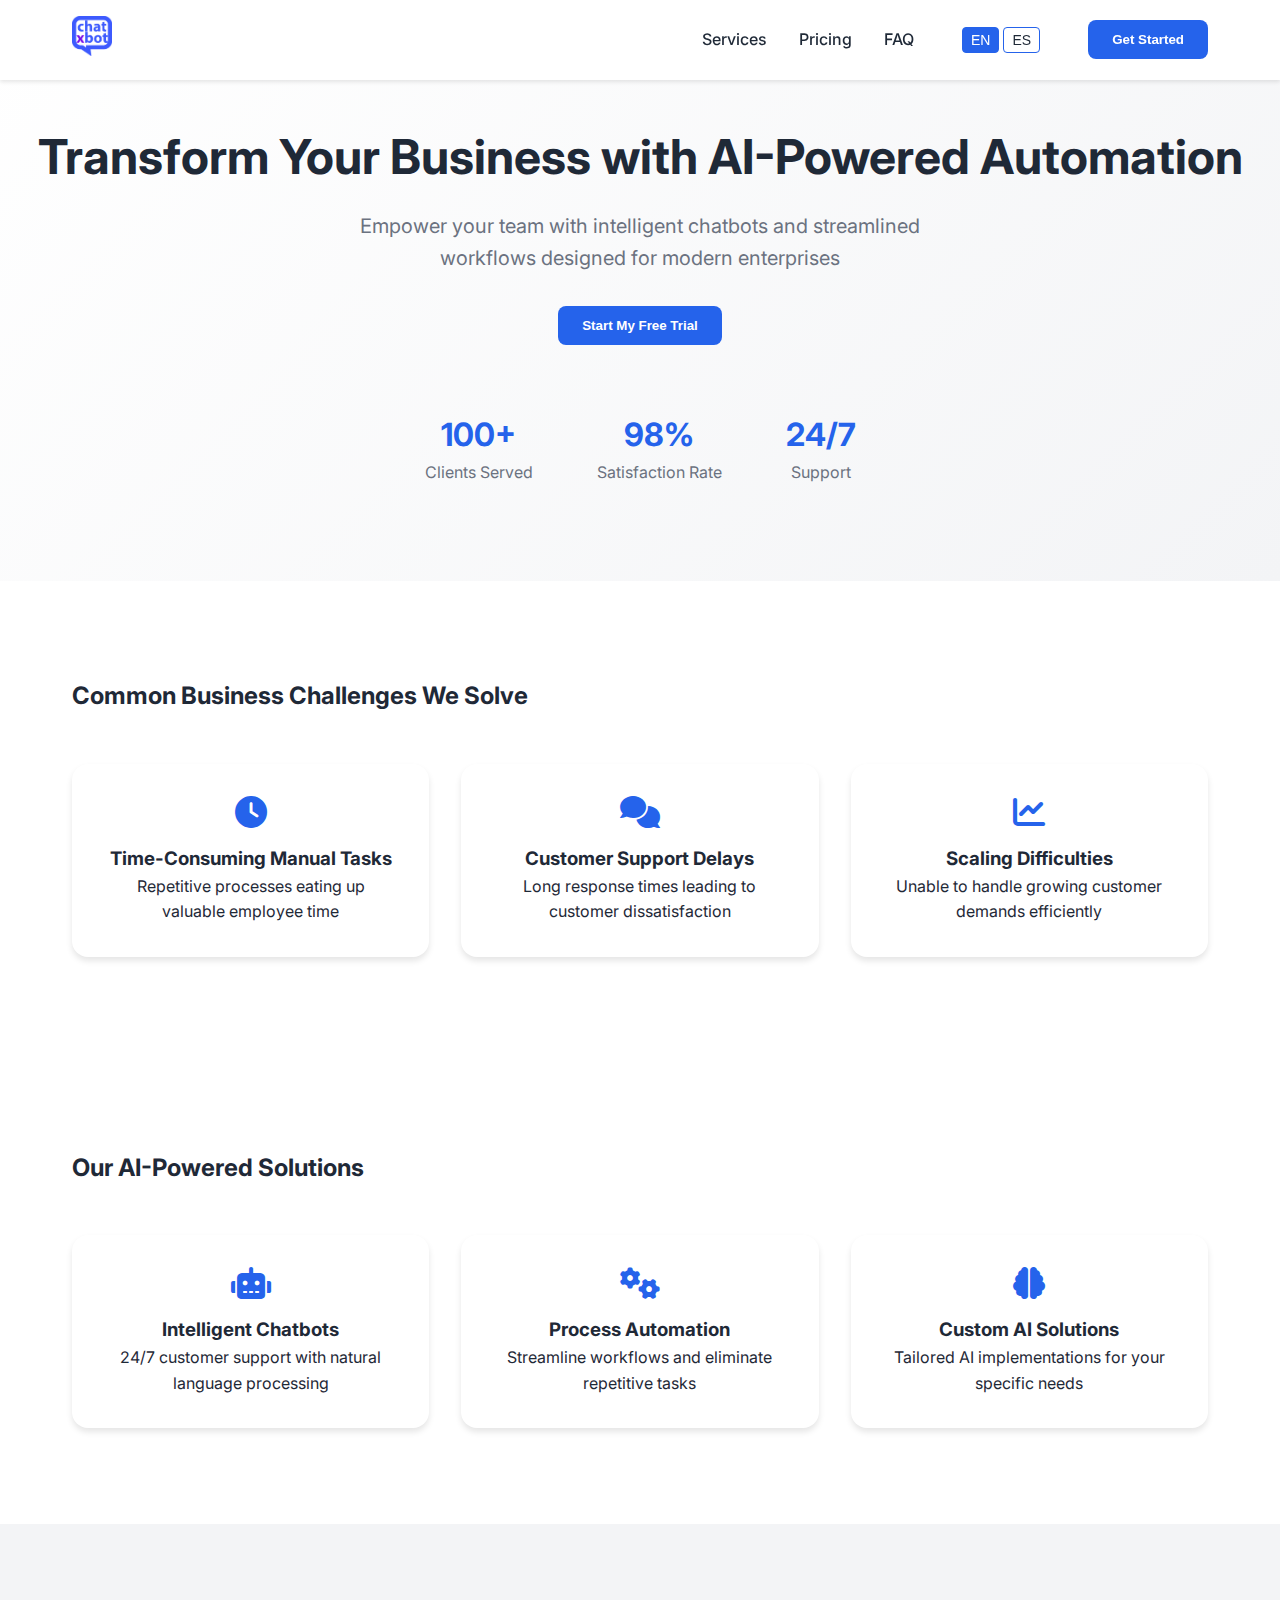
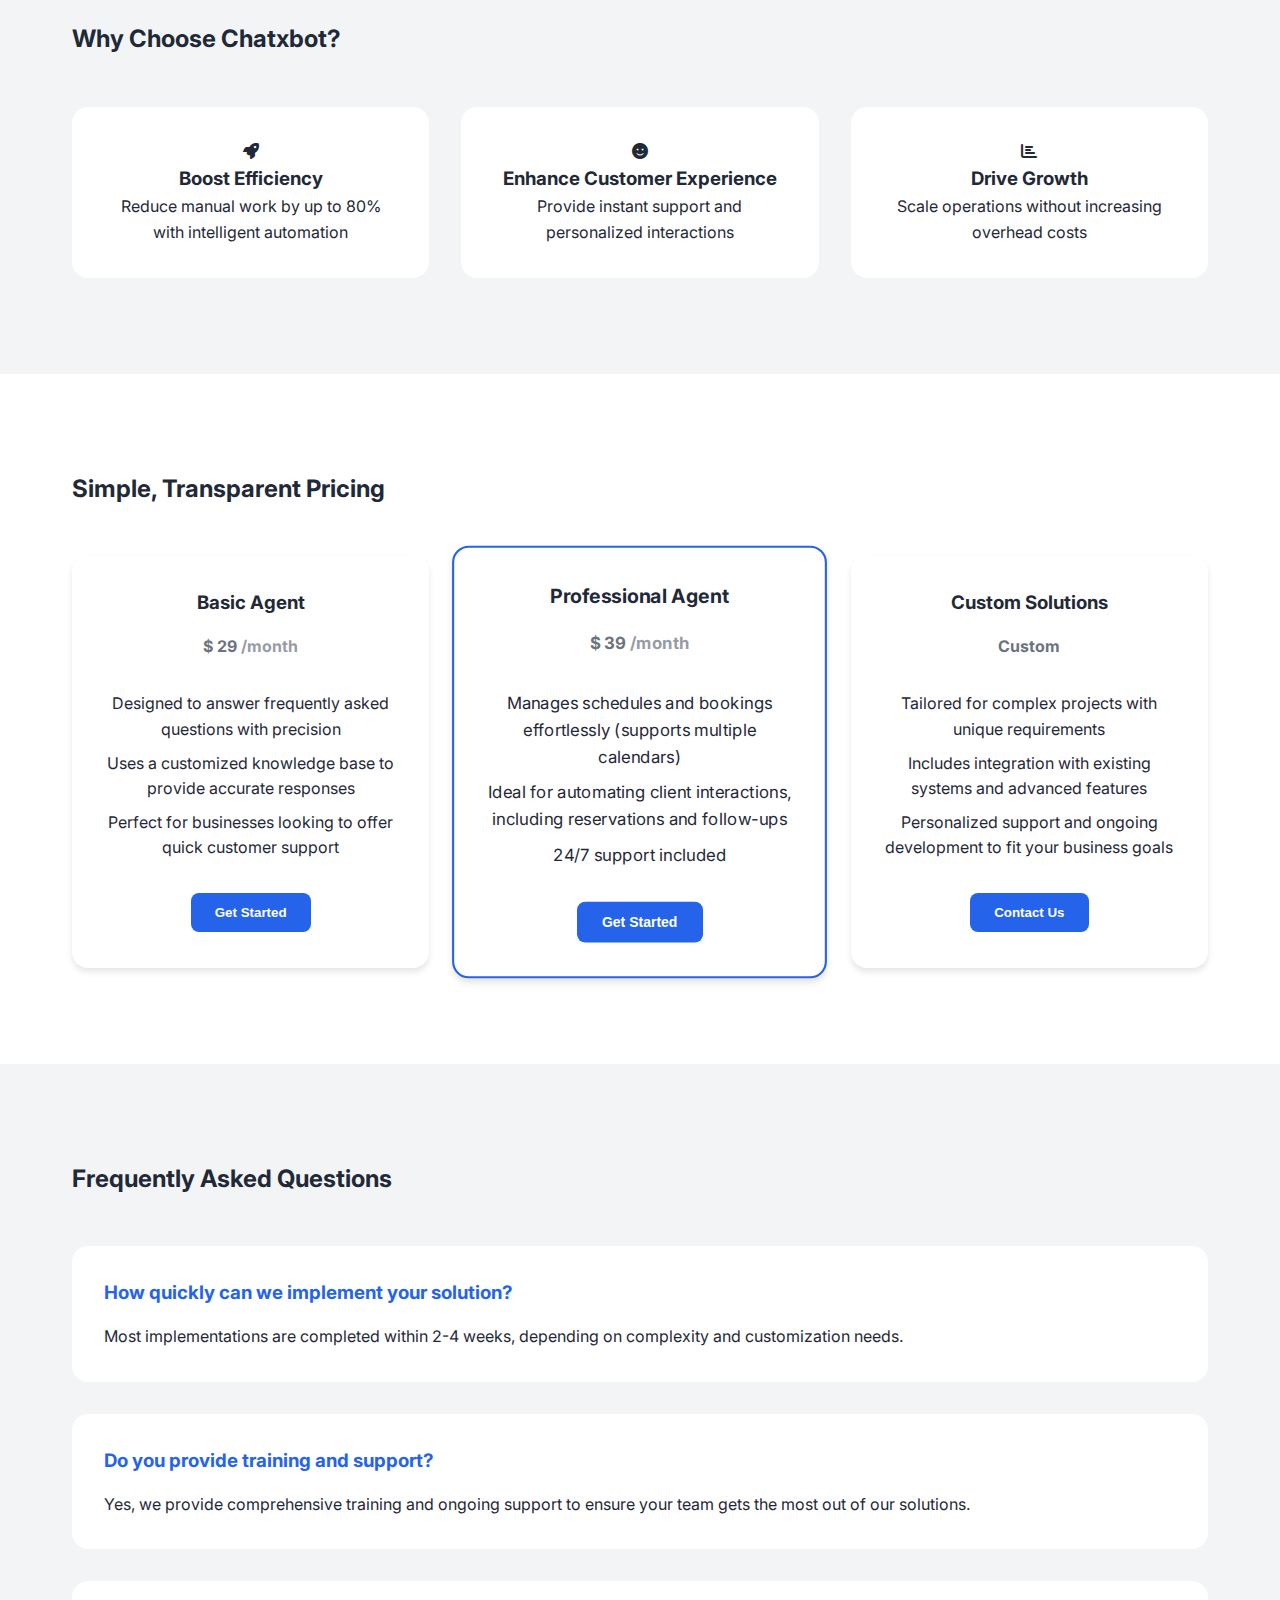
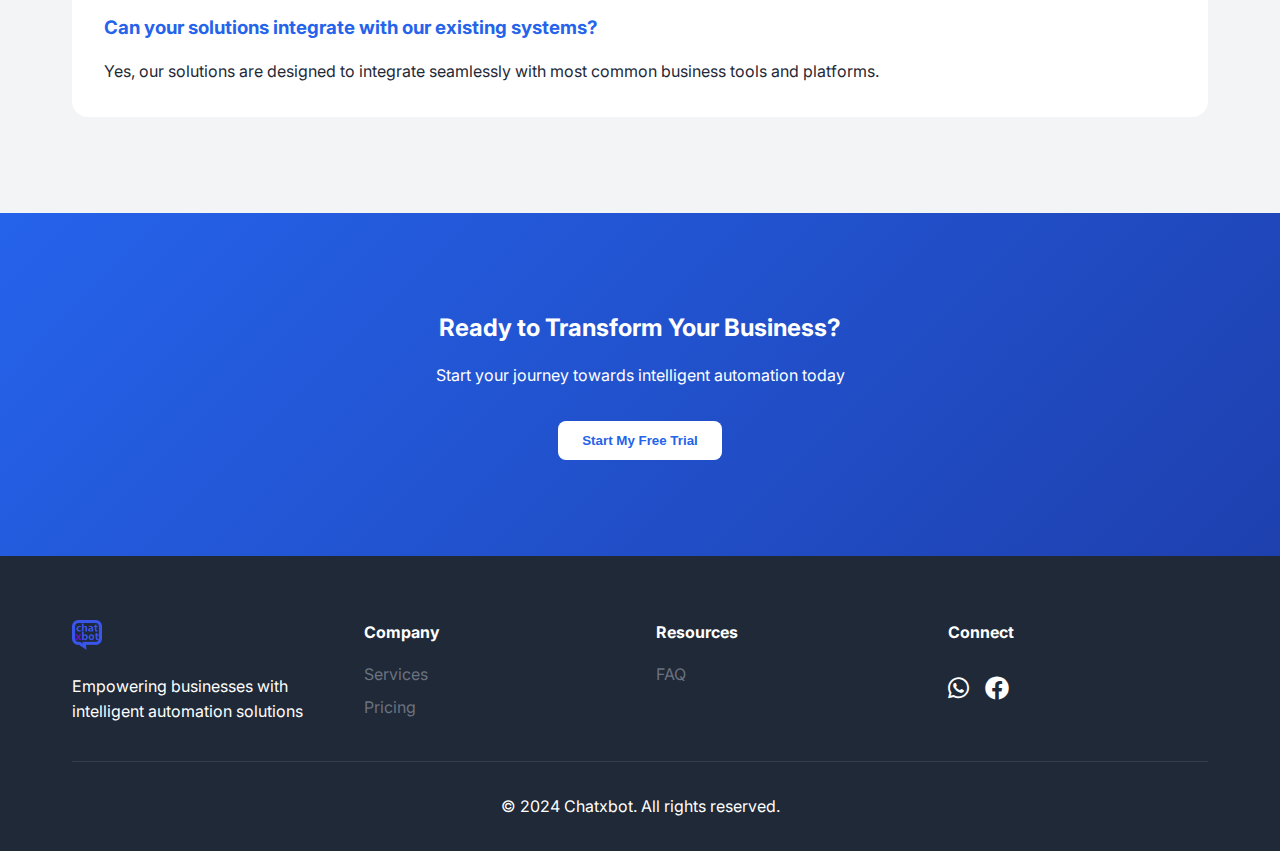
==== index.html @ 5b2bc3f8 "clean" ====
<!DOCTYPE html>
<html lang="en">
<head>
    <meta charset="UTF-8">
    <meta name="viewport" content="width=device-width, initial-scale=1.0">
    <title>Chatxbot - AI Assistants & Process Automation</title>
    <link rel="stylesheet" href="styles.css">
    <link rel="stylesheet" href="https://cdnjs.cloudflare.com/ajax/libs/font-awesome/6.0.0/css/all.min.css">
    <link href="https://fonts.googleapis.com/css2?family=Inter:wght@400;500;600;700&display=swap" rel="stylesheet">
    <link rel="icon" type="image/png" href="images/favicon.png">
</head>
<body>
    <!-- Navigation -->
    <nav class="navbar">
        <div class="nav-container">
            <div class="logo">
                <img src="images/logo.png" alt="Chatxbot Logo">
            </div>
            <div class="nav-links">
                <a href="#services" data-en="Services" data-es="Servicios">Services</a>
                <a href="#pricing" data-en="Pricing" data-es="Precios">Pricing</a>
                <a href="#faq" data-en="FAQ" data-es="Preguntas Frecuentes">FAQ</a>
                <div class="language-switch">
                    <button onclick="changeLanguage('en')" class="lang-btn" data-lang="en">EN</button>
                    <button onclick="changeLanguage('es')" class="lang-btn" data-lang="es">ES</button>
                </div>
                <button class="cta-button" data-en="Get Started" data-es="Comenzar">Get Started</button>
            </div>
        </div>
    </nav>

    <!-- Hero Section -->
    <section class="hero">
        <div class="hero-container">
            <h1 data-en="Transform Your Business with AI-Powered Automation" 
                data-es="Transforma tu Negocio con Automatización Inteligente">
                Transform Your Business with AI-Powered Automation
            </h1>
            <p class="subheadline" 
               data-en="Empower your team with intelligent chatbots and streamlined workflows designed for modern enterprises" 
               data-es="Potencia tu equipo con chatbots inteligentes y flujos de trabajo optimizados">
                Empower your team with intelligent chatbots and streamlined workflows designed for modern enterprises
            </p>
            <button class="cta-button" data-en="Start My Free Trial" data-es="Comienza tu Prueba Gratuita">
                Start My Free Trial
            </button>
            <div class="social-proof">
                <div class="metrics">
                    <div class="metric">
                        <span class="number">100+</span>
                        <span class="label" data-en="Clients Served" data-es="Clientes Atendidos">Clients Served</span>
                    </div>
                    <div class="metric">
                        <span class="number">98%</span>
                        <span class="label" data-en="Satisfaction Rate" data-es="Satisfacción">Satisfaction Rate</span>
                    </div>
                    <div class="metric">
                        <span class="number">24/7</span>
                        <span class="label" data-en="Support" data-es="Soporte">Support</span>
                    </div>
                </div>
                <div class="client-logos">
                    <!-- Add client logos here -->
                </div>
            </div>
        </div>
    </section>

    <!-- Problem Section -->
    <section class="problem" id="problem">
        <div class="container">
            <h2 data-en="Common Business Challenges We Solve" 
                data-es="Desafíos Empresariales que Resolvemos">Common Business Challenges We Solve</h2>
            <div class="problems-grid">
                <div class="problem-card">
                    <i class="fas fa-clock"></i>
                    <h3 data-en="Time-Consuming Manual Tasks" 
                        data-es="Tareas Manuales que Consumen Tiempo">Time-Consuming Manual Tasks</h3>
                    <p data-en="Repetitive processes eating up valuable employee time" 
                       data-es="Procesos repetitivos que consumen el valioso tiempo de los empleados">Repetitive processes eating up valuable employee time</p>
                </div>
                <div class="problem-card">
                    <i class="fas fa-comments"></i>
                    <h3 data-en="Customer Support Delays" 
                        data-es="Retrasos en Atención al Cliente">Customer Support Delays</h3>
                    <p data-en="Long response times leading to customer dissatisfaction" 
                       data-es="Largos tiempos de respuesta que generan insatisfacción">Long response times leading to customer dissatisfaction</p>
                </div>
                <div class="problem-card">
                    <i class="fas fa-chart-line"></i>
                    <h3 data-en="Scaling Difficulties" 
                        data-es="Dificultades de Escalamiento">Scaling Difficulties</h3>
                    <p data-en="Unable to handle growing customer demands efficiently" 
                       data-es="Dificultad para manejar la creciente demanda de clientes">Unable to handle growing customer demands efficiently</p>
                </div>
            </div>
        </div>
    </section>

    <!-- Solution Section -->
    <section class="solution" id="services">
        <div class="container">
            <h2 data-en="Our AI-Powered Solutions" 
                data-es="Nuestras Soluciones con IA">Our AI-Powered Solutions</h2>
            <div class="solutions-grid">
                <div class="solution-card">
                    <i class="fas fa-robot"></i>
                    <h3 data-en="Intelligent Chatbots" 
                        data-es="Chatbots Inteligentes">Intelligent Chatbots</h3>
                    <p data-en="24/7 customer support with natural language processing" 
                       data-es="Soporte al cliente 24/7 con procesamiento de lenguaje natural">24/7 customer support with natural language processing</p>
                </div>
                <div class="solution-card">
                    <i class="fas fa-cogs"></i>
                    <h3 data-en="Process Automation" 
                        data-es="Automatización de Procesos">Process Automation</h3>
                    <p data-en="Streamline workflows and eliminate repetitive tasks" 
                       data-es="Optimiza flujos de trabajo y elimina tareas repetitivas">Streamline workflows and eliminate repetitive tasks</p>
                </div>
                <div class="solution-card">
                    <i class="fas fa-brain"></i>
                    <h3 data-en="Custom AI Solutions" 
                        data-es="Soluciones de IA Personalizadas">Custom AI Solutions</h3>
                    <p data-en="Tailored AI implementations for your specific needs" 
                       data-es="Implementaciones de IA adaptadas a tus necesidades específicas">Tailored AI implementations for your specific needs</p>
                </div>
            </div>
        </div>
    </section>

    <!-- Benefits Section -->
    <section class="benefits">
        <div class="container">
            <h2 data-en="Why Choose Chatxbot?" 
                data-es="¿Por qué elegir Chatxbot?">Why Choose Chatxbot?</h2>
            <div class="benefits-grid">
                <div class="benefit-card">
                    <i class="fas fa-rocket"></i>
                    <h3 data-en="Boost Efficiency" 
                        data-es="Aumenta la Eficiencia">Boost Efficiency</h3>
                    <p data-en="Reduce manual work by up to 80% with intelligent automation" 
                       data-es="Reduce el trabajo manual hasta un 80% con automatización inteligente">Reduce manual work by up to 80% with intelligent automation</p>
                </div>
                <div class="benefit-card">
                    <i class="fas fa-smile"></i>
                    <h3 data-en="Enhance Customer Experience" 
                        data-es="Mejora la Experiencia del Cliente">Enhance Customer Experience</h3>
                    <p data-en="Provide instant support and personalized interactions" 
                       data-es="Brinda soporte instantáneo e interacciones personalizadas">Provide instant support and personalized interactions</p>
                </div>
                <div class="benefit-card">
                    <i class="fas fa-chart-bar"></i>
                    <h3 data-en="Drive Growth" 
                        data-es="Impulsa el Crecimiento">Drive Growth</h3>
                    <p data-en="Scale operations without increasing overhead costs" 
                       data-es="Escala operaciones sin aumentar costos operativos">Scale operations without increasing overhead costs</p>
                </div>
            </div>
        </div>
    </section>

    <!-- Pricing Section -->
    <section class="pricing" id="pricing">
        <div class="container">
            <h2 data-en="Simple, Transparent Pricing" data-es="Precios Simples y Transparentes">
                Simple, Transparent Pricing
            </h2>
            <div class="pricing-grid">
                <div class="pricing-card">
                    <h3 data-en="Basic Agent" data-es="Agente Básico">Basic Agent</h3>
                    <div class="price" data-usd="29" data-clp="29.000">
                        <span class="currency">$</span>
                        <span class="amount">29</span>
                        <span class="period" data-en="/month" data-es="/mes">/month</span>
                    </div>
                    <ul>
                        <li data-en="Designed to answer frequently asked questions with precision" 
                            data-es="Diseñado para responder preguntas frecuentes con precisión">
                            Designed to answer frequently asked questions with precision
                        </li>
                        <li data-en="Uses a customized knowledge base to provide accurate responses" 
                            data-es="Utiliza una base de conocimientos personalizada">
                            Uses a customized knowledge base to provide accurate responses
                        </li>
                        <li data-en="Perfect for businesses looking to offer quick customer support" 
                            data-es="Perfecto para empresas que buscan ofrecer soporte rápido">
                            Perfect for businesses looking to offer quick customer support
                        </li>
                    </ul>
                    <button class="cta-button payment-btn" 
                            data-url-es="https://app.payku.cl/botonpago/index?idboton=28687&verif=f053867a"
                            data-url-en="https://buymeacoffee.com/chatxbot/membership"
                            data-en="Get Started" 
                            data-es="Comenzar">Get Started</button>
                </div>
                <div class="pricing-card featured">
                    <h3 data-en="Professional Agent" data-es="Agente Profesional">Professional Agent</h3>
                    <div class="price" data-usd="39" data-clp="39.000">
                        <span class="currency">$</span>
                        <span class="amount">39</span>
                        <span class="period" data-en="/month" data-es="/mes">/month</span>
                    </div>
                    <ul>
                        <li data-en="Manages schedules and bookings effortlessly (supports multiple calendars)" 
                            data-es="Gestiona agendas y reservas sin esfuerzo (múltiples calendarios)">
                            Manages schedules and bookings effortlessly (supports multiple calendars)
                        </li>
                        <li data-en="Ideal for automating client interactions, including reservations and follow-ups" 
                            data-es="Ideal para automatizar interacciones con clientes">
                            Ideal for automating client interactions, including reservations and follow-ups
                        </li>
                        <li data-en="24/7 support included" 
                            data-es="Soporte 24/7 incluido">
                            24/7 support included
                        </li>
                    </ul>
                    <button class="cta-button payment-btn"
                            data-url-es="https://app.payku.cl/botonpago/index?idboton=28686&verif=89e72c34"
                            data-url-en="https://buymeacoffee.com/chatxbot/membership"
                            data-en="Get Started" 
                            data-es="Comenzar">Get Started</button>
                </div>
                <div class="pricing-card">
                    <h3 data-en="Custom Solutions" data-es="Soluciones Personalizadas">Custom Solutions</h3>
                    <div class="price">
                        <span data-en="Custom" data-es="Personalizado">Custom</span>
                    </div>
                    <ul>
                        <li data-en="Tailored for complex projects with unique requirements" 
                            data-es="Adaptado para proyectos complejos con requisitos únicos">
                            Tailored for complex projects with unique requirements
                        </li>
                        <li data-en="Includes integration with existing systems and advanced features" 
                            data-es="Incluye integración con sistemas existentes">
                            Includes integration with existing systems and advanced features
                        </li>
                        <li data-en="Personalized support and ongoing development to fit your business goals" 
                            data-es="Soporte personalizado y desarrollo continuo">
                            Personalized support and ongoing development to fit your business goals
                        </li>
                    </ul>
                    <button class="cta-button" data-en="Contact Us" data-es="Contáctanos">Contact Us</button>
                </div>
            </div>
        </div>
    </section>

    <!-- FAQ Section -->
    <section class="faq" id="faq">
        <div class="container">
            <h2 data-en="Frequently Asked Questions" 
                data-es="Preguntas Frecuentes">Frequently Asked Questions</h2>
            <div class="faq-grid">
                <div class="faq-item">
                    <h3 data-en="How quickly can we implement your solution?" 
                        data-es="¿Qué tan rápido podemos implementar su solución?">How quickly can we implement your solution?</h3>
                    <p data-en="Most implementations are completed within 2-4 weeks, depending on complexity and customization needs." 
                       data-es="La mayoría de las implementaciones se completan en 2-4 semanas, dependiendo de la complejidad y necesidades de personalización.">Most implementations are completed within 2-4 weeks, depending on complexity and customization needs.</p>
                </div>
                <div class="faq-item">
                    <h3 data-en="Do you provide training and support?" 
                        data-es="¿Proporcionan capacitación y soporte?">Do you provide training and support?</h3>
                    <p data-en="Yes, we provide comprehensive training and ongoing support to ensure your team gets the most out of our solutions." 
                       data-es="Sí, proporcionamos capacitación completa y soporte continuo para asegurar que su equipo aproveche al máximo nuestras soluciones.">Yes, we provide comprehensive training and ongoing support to ensure your team gets the most out of our solutions.</p>
                </div>
                <div class="faq-item">
                    <h3 data-en="Can your solutions integrate with our existing systems?" 
                        data-es="¿Sus soluciones pueden integrarse con nuestros sistemas existentes?">Can your solutions integrate with our existing systems?</h3>
                    <p data-en="Yes, our solutions are designed to integrate seamlessly with most common business tools and platforms." 
                       data-es="Sí, nuestras soluciones están diseñadas para integrarse perfectamente con la mayoría de las herramientas y plataformas empresariales comunes.">Yes, our solutions are designed to integrate seamlessly with most common business tools and platforms.</p>
                </div>
            </div>
        </div>
    </section>

    <!-- Call to Action Section -->
    <section class="cta">
        <div class="container">
            <h2 data-en="Ready to Transform Your Business?" 
                data-es="¿Listo para Transformar tu Negocio?">Ready to Transform Your Business?</h2>
            <p data-en="Start your journey towards intelligent automation today" 
               data-es="Comienza tu viaje hacia la automatización inteligente hoy">Start your journey towards intelligent automation today</p>
            <button class="cta-button" data-en="Start My Free Trial" data-es="Comienza tu Prueba Gratuita">Start My Free Trial</button>
        </div>
    </section>

    <!-- Footer -->
    <footer>
        <div class="container">
            <div class="footer-grid">
                <div class="footer-col">
                    <img src="images/logo_footer.png" alt="Chatxbot Logo">
                    <p data-en="Empowering businesses with intelligent automation solutions" 
                       data-es="Potenciando empresas con soluciones de automatización inteligente">Empowering businesses with intelligent automation solutions</p>
                </div>
                <div class="footer-col">
                    <h4 data-en="Company" data-es="Empresa">Company</h4>
                    <a href="#services" data-en="Services" data-es="Servicios">Services</a>
                    <a href="#pricing" data-en="Pricing" data-es="Precios">Pricing</a>
                </div>
                <div class="footer-col">
                    <h4 data-en="Resources" data-es="Recursos">Resources</h4>
                    <a href="#faq" data-en="FAQ" data-es="Preguntas Frecuentes">FAQ</a>
                </div>
                <div class="footer-col">
                    <h4 data-en="Connect" data-es="Conecta">Connect</h4>
                    <div class="social-links">
                        <a href="https://wa.me/56929571878" target="_blank"><i class="fab fa-whatsapp"></i></a>
                        <a href="https://www.facebook.com/Chatxbot" target="_blank"><i class="fab fa-facebook"></i></a>
                    </div>
                </div>
            </div>
            <div class="footer-bottom">
                <p data-en="&copy; 2024 Chatxbot. All rights reserved." 
                   data-es="&copy; 2024 Chatxbot. Todos los derechos reservados.">&copy; 2024 Chatxbot. All rights reserved.</p>
            </div>
        </div>
    </footer>

    <script src="script.js"></script>
</body>
</html>
---- styles.css ----
:root {
    --primary-color: #2563eb;
    --secondary-color: #1e40af;
    --accent-color: #3b82f6;
    --text-color: #1f2937;
    --light-text: #6b7280;
    --background: #ffffff;
    --light-background: #f3f4f6;
    --border-color: #e5e7eb;
}

* {
    margin: 0;
    padding: 0;
    box-sizing: border-box;
}

body {
    font-family: 'Inter', sans-serif;
    line-height: 1.6;
    color: var(--text-color);
}

.container {
    max-width: 1200px;
    margin: 0 auto;
    padding: 0 2rem;
}

/* Navigation */
.navbar {
    position: fixed;
    top: 0;
    width: 100%;
    background: var(--background);
    box-shadow: 0 2px 4px rgba(0,0,0,0.1);
    z-index: 1000;
}

.nav-container {
    display: flex;
    justify-content: space-between;
    align-items: center;
    padding: 1rem 2rem;
    max-width: 1200px;
    margin: 0 auto;
}

.logo img {
    height: 40px;
}

.nav-links {
    display: flex;
    align-items: center;
    gap: 2rem;
}

.nav-links a {
    text-decoration: none;
    color: var(--text-color);
    font-weight: 500;
    transition: color 0.3s ease;
}

.nav-links a:hover {
    color: var(--primary-color);
}

/* Buttons */
.cta-button {
    background: var(--primary-color);
    color: white;
    padding: 0.75rem 1.5rem;
    border: none;
    border-radius: 0.5rem;
    font-weight: 600;
    cursor: pointer;
    transition: background-color 0.3s ease;
}

.cta-button:hover {
    background: var(--secondary-color);
}

/* Hero Section */
.hero {
    padding: 8rem 2rem 4rem;
    background: linear-gradient(135deg, var(--background), var(--light-background));
    text-align: center;
}

.hero h1 {
    font-size: 3rem;
    font-weight: 700;
    margin-bottom: 1.5rem;
    line-height: 1.2;
}

.hero .subheadline {
    font-size: 1.25rem;
    color: var(--light-text);
    margin-bottom: 2rem;
    max-width: 600px;
    margin-left: auto;
    margin-right: auto;
}

.social-proof {
    margin-top: 4rem;
}

.metrics {
    display: flex;
    justify-content: center;
    gap: 4rem;
    margin-bottom: 2rem;
}

.metric {
    display: flex;
    flex-direction: column;
    align-items: center;
}

.metric .number {
    font-size: 2rem;
    font-weight: 700;
    color: var(--primary-color);
}

.metric .label {
    color: var(--light-text);
}

/* Problem and Solution Sections */
.problem, .solution {
    padding: 6rem 0;
}

.problems-grid, .solutions-grid {
    display: grid;
    grid-template-columns: repeat(auto-fit, minmax(250px, 1fr));
    gap: 2rem;
    margin-top: 3rem;
}

.problem-card, .solution-card {
    padding: 2rem;
    background: var(--background);
    border-radius: 1rem;
    box-shadow: 0 4px 6px rgba(0,0,0,0.1);
    text-align: center;
}

.problem-card i, .solution-card i {
    font-size: 2rem;
    color: var(--primary-color);
    margin-bottom: 1rem;
}

/* Benefits Section */
.benefits {
    padding: 6rem 0;
    background: var(--light-background);
}

.benefits-grid {
    display: grid;
    grid-template-columns: repeat(auto-fit, minmax(250px, 1fr));
    gap: 2rem;
    margin-top: 3rem;
}

.benefit-card {
    padding: 2rem;
    background: var(--background);
    border-radius: 1rem;
    text-align: center;
}

/* Pricing Section */
.pricing {
    padding: 6rem 0;
}

.pricing-grid {
    display: grid;
    grid-template-columns: repeat(auto-fit, minmax(280px, 1fr));
    gap: 2rem;
    margin-top: 3rem;
}

.pricing-card {
    padding: 2rem;
    background: var(--background);
    border-radius: 1rem;
    box-shadow: 0 4px 6px rgba(0,0,0,0.1);
    text-align: center;
}

.pricing-card.featured {
    transform: scale(1.05);
    border: 2px solid var(--primary-color);
}

.pricing-card .price {
    font-size: 2.5rem;
    font-weight: 700;
    color: var(--primary-color);
    margin: 1rem 0;
}

.pricing-card .price span {
    font-size: 1rem;
    color: var(--light-text);
}

.pricing-card ul {
    list-style: none;
    margin: 2rem 0;
}

.pricing-card ul li {
    margin: 0.5rem 0;
}

/* Price formatting */
.price {
    font-size: 2.5rem;
    font-weight: 700;
    color: var(--primary-color);
    margin: 1.5rem 0;
    display: flex;
    align-items: baseline;
    justify-content: center;
    gap: 0.25rem;
}

.price .currency {
    font-size: 1.5rem;
    vertical-align: super;
}

.price .amount {
    font-size: 2.5rem;
}

.price .period {
    font-size: 1rem;
    color: var(--text-color);
    opacity: 0.7;
}

/* Language-specific adjustments */
[lang="es"] .price {
    font-size: 2.25rem; /* Slightly smaller for longer numbers */
}

[lang="es"] .nav-links {
    gap: 2rem; /* More space for Spanish text which tends to be longer */
}

/* FAQ Section */
.faq {
    padding: 6rem 0;
    background: var(--light-background);
}

.faq-grid {
    display: grid;
    gap: 2rem;
    margin-top: 3rem;
}

.faq-item {
    background: var(--background);
    padding: 2rem;
    border-radius: 1rem;
}

.faq-item h3 {
    margin-bottom: 1rem;
    color: var(--primary-color);
}

/* CTA Section */
.cta {
    padding: 6rem 0;
    text-align: center;
    background: linear-gradient(135deg, var(--primary-color), var(--secondary-color));
    color: white;
}

.cta h2 {
    margin-bottom: 1rem;
}

.cta .cta-button {
    background: white;
    color: var(--primary-color);
    margin-top: 2rem;
}

.cta .cta-button:hover {
    background: var(--light-background);
}

/* Footer */
footer {
    background: var(--text-color);
    color: white;
    padding: 4rem 0 2rem;
}

.footer-grid {
    display: grid;
    grid-template-columns: repeat(auto-fit, minmax(200px, 1fr));
    gap: 2rem;
    margin-bottom: 2rem;
}

.footer-col h4 {
    margin-bottom: 1rem;
}

.footer-col a {
    display: block;
    color: var(--light-text);
    text-decoration: none;
    margin: 0.5rem 0;
    transition: color 0.3s ease;
}

.footer-col a:hover {
    color: white;
}

.footer-col img {
    height: 30px;
    width: auto;
    margin-bottom: 1rem;
    opacity: 0.9;
}

.social-links {
    display: flex;
    gap: 1rem;
}

.social-links a {
    color: white;
    font-size: 1.5rem;
}

.footer-bottom {
    text-align: center;
    padding-top: 2rem;
    border-top: 1px solid rgba(255,255,255,0.1);
}

/* Language selector styles */
.language-selector {
    display: flex;
    align-items: center;
    gap: 0.5rem;
    margin-left: 1rem;
}

.language-selector a {
    text-decoration: none;
    color: var(--text-color);
    font-weight: 500;
    opacity: 0.7;
    transition: opacity 0.3s ease;
}

.language-selector a.active {
    opacity: 1;
    color: var(--primary-color);
}

.language-selector a:hover {
    opacity: 1;
}

/* Language prompt styles */
.language-prompt {
    background: var(--light-background);
    padding: 0.5rem;
    text-align: center;
    border-bottom: 1px solid var(--border-color);
}

.language-prompt a {
    color: var(--primary-color);
    text-decoration: none;
    font-weight: 500;
}

.language-prompt a:hover {
    text-decoration: underline;
}

/* Language Switch */
.language-switch {
    display: flex;
    gap: 0.25rem;
    align-items: center;
    margin: 0 1rem;
}

.lang-btn {
    background: none;
    border: 1px solid var(--primary-color);
    color: var(--text-color);
    padding: 0.25rem 0.5rem;
    border-radius: 4px;
    cursor: pointer;
    font-size: 0.875rem;
    transition: all 0.3s ease;
}

.lang-btn:hover {
    background: var(--primary-color);
    color: white;
}

.lang-btn.active {
    background: var(--primary-color);
    color: white;
}

/* Responsive adjustments for language switch */
@media (max-width: 768px) {
    .language-switch {
        margin: 1rem 0;
    }
}

/* Responsive Design */
@media (max-width: 768px) {
    .nav-links {
        display: none;
    }
    
    .hero h1 {
        font-size: 2rem;
    }
    
    .metrics {
        flex-direction: column;
        gap: 2rem;
    }
    
    .pricing-card.featured {
        transform: none;
    }
}
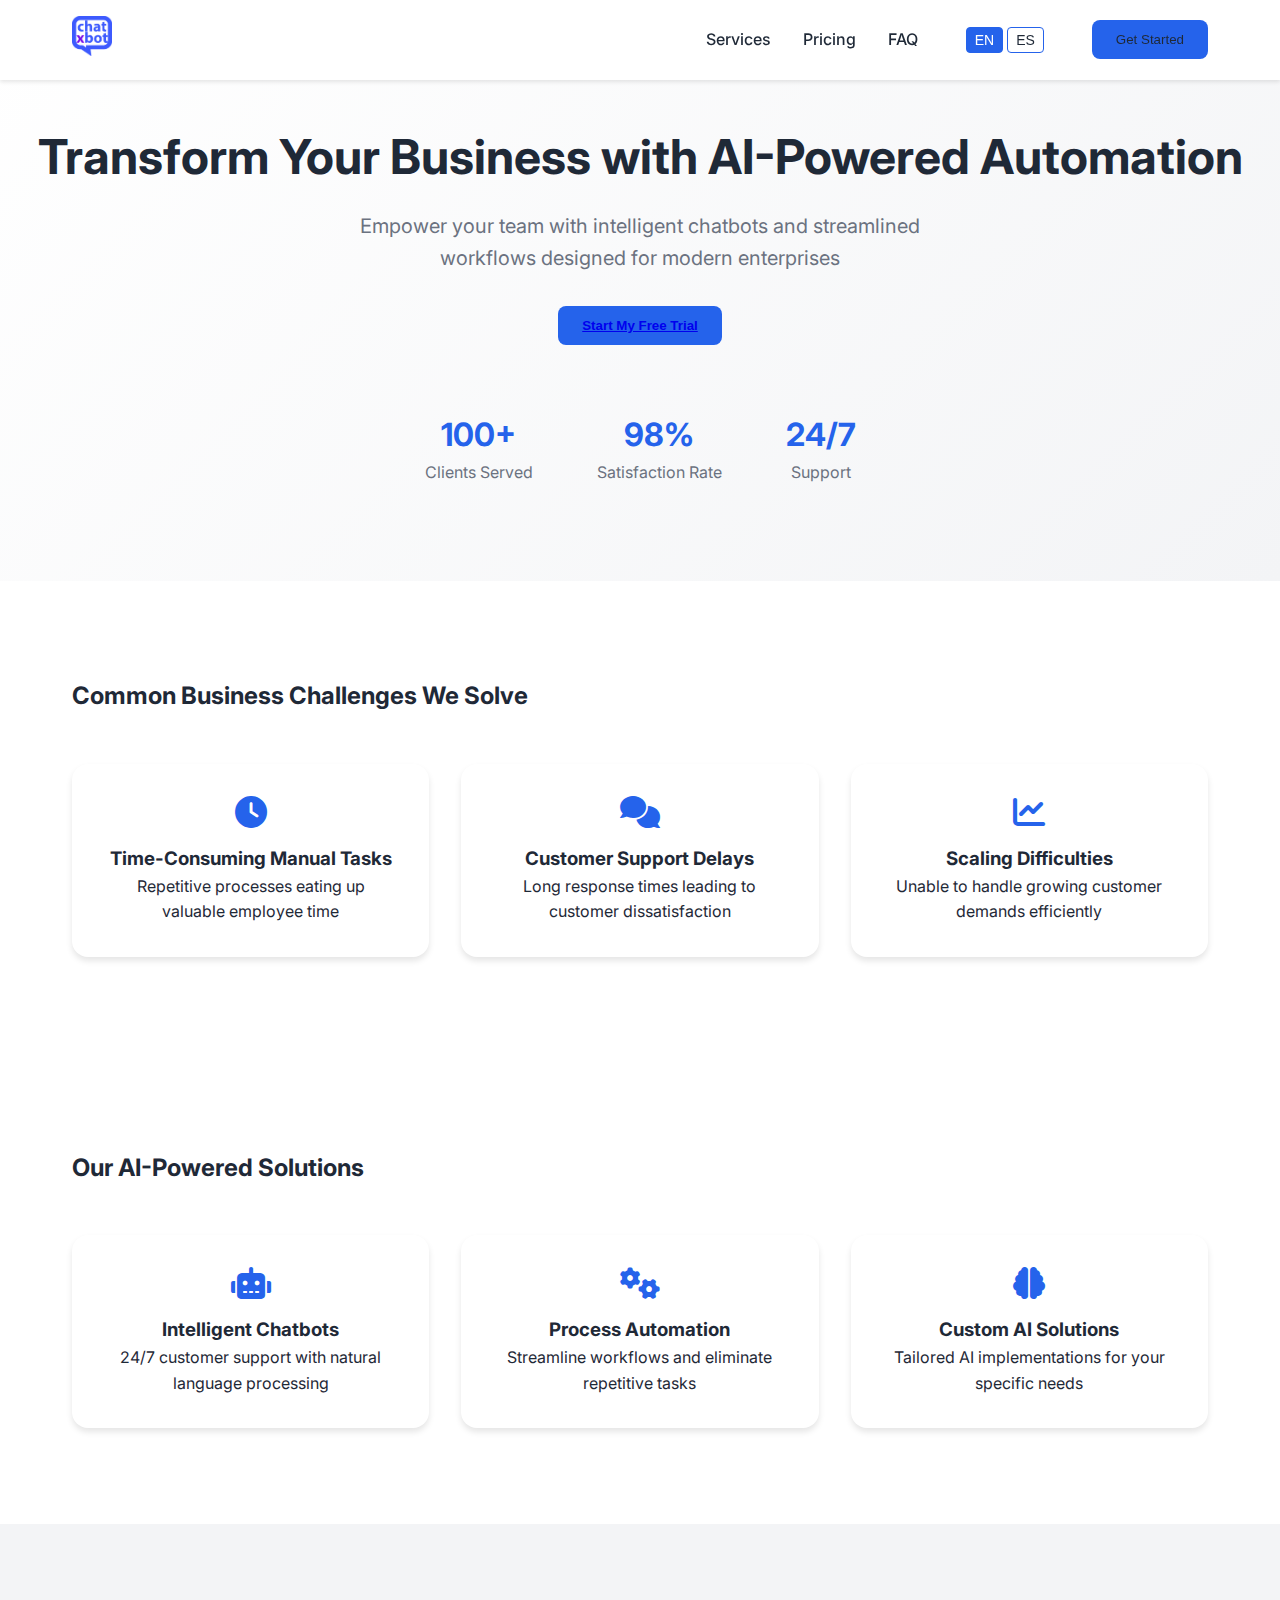
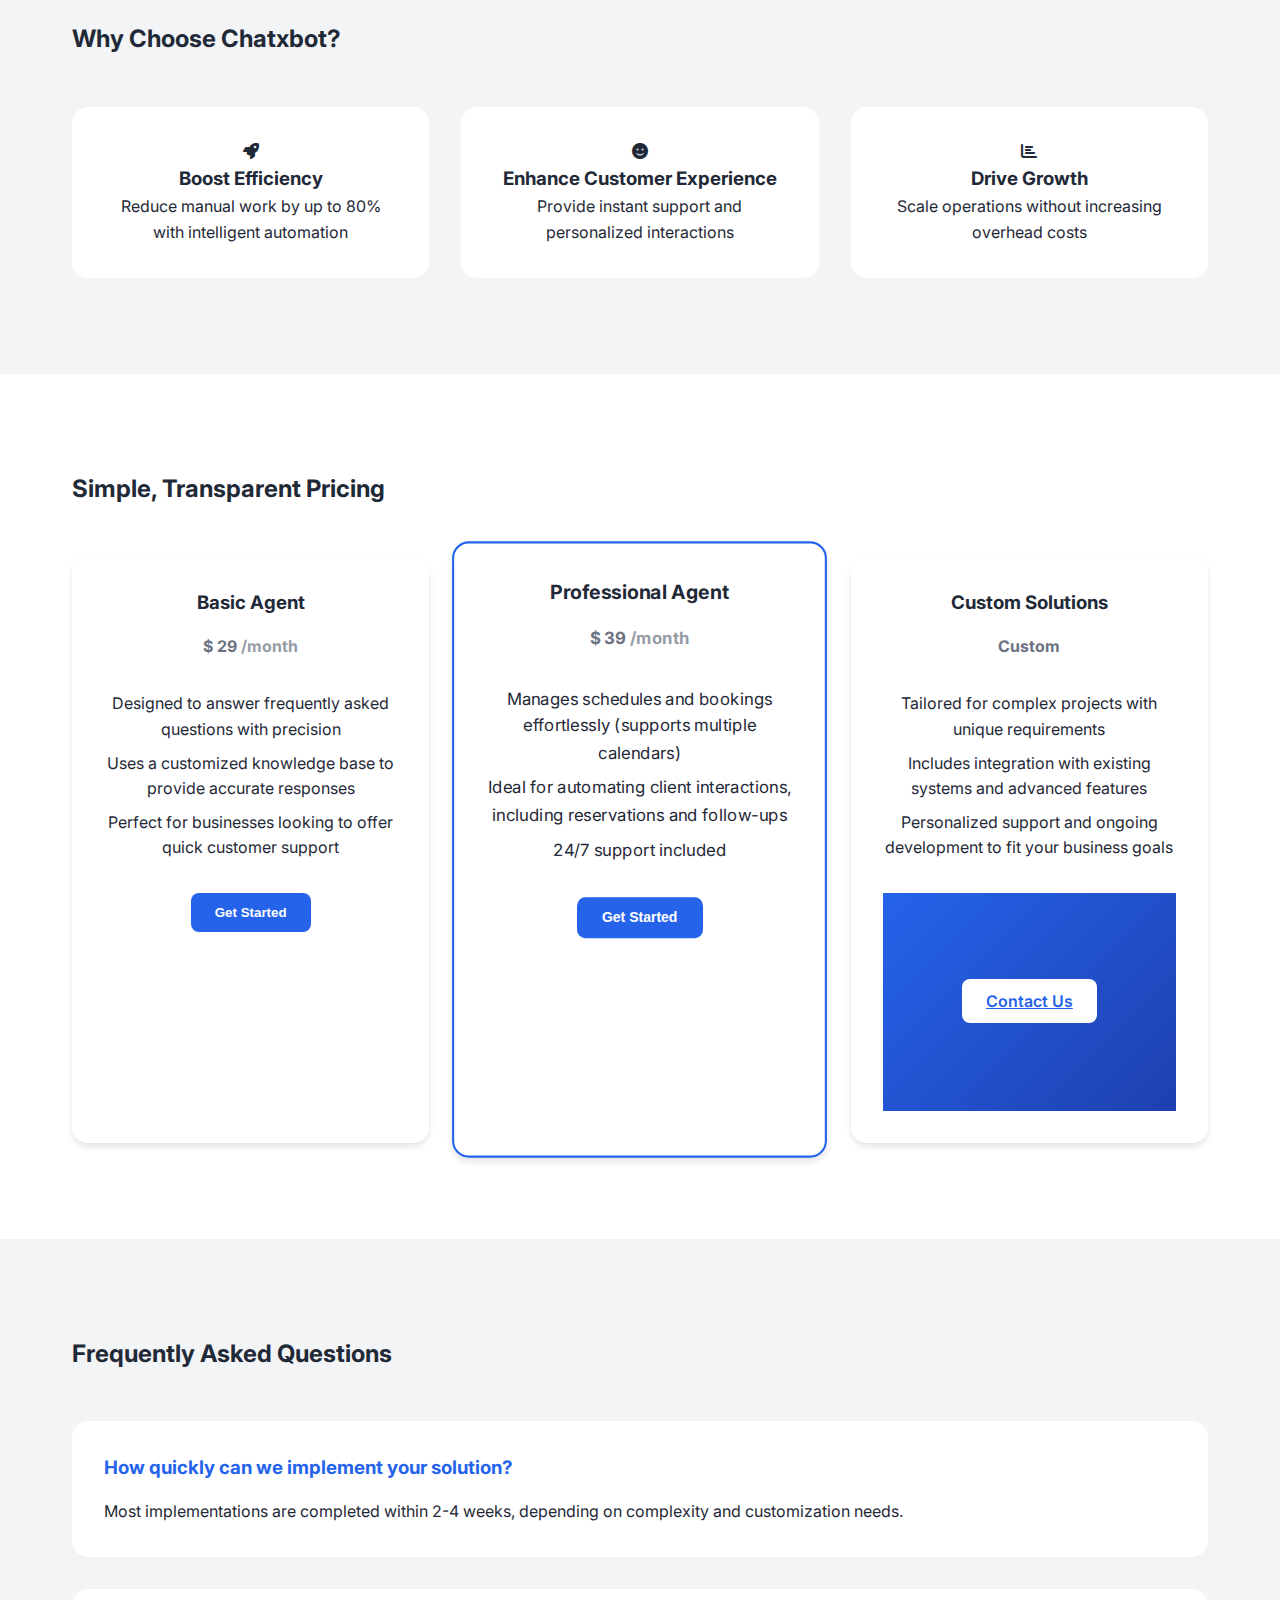
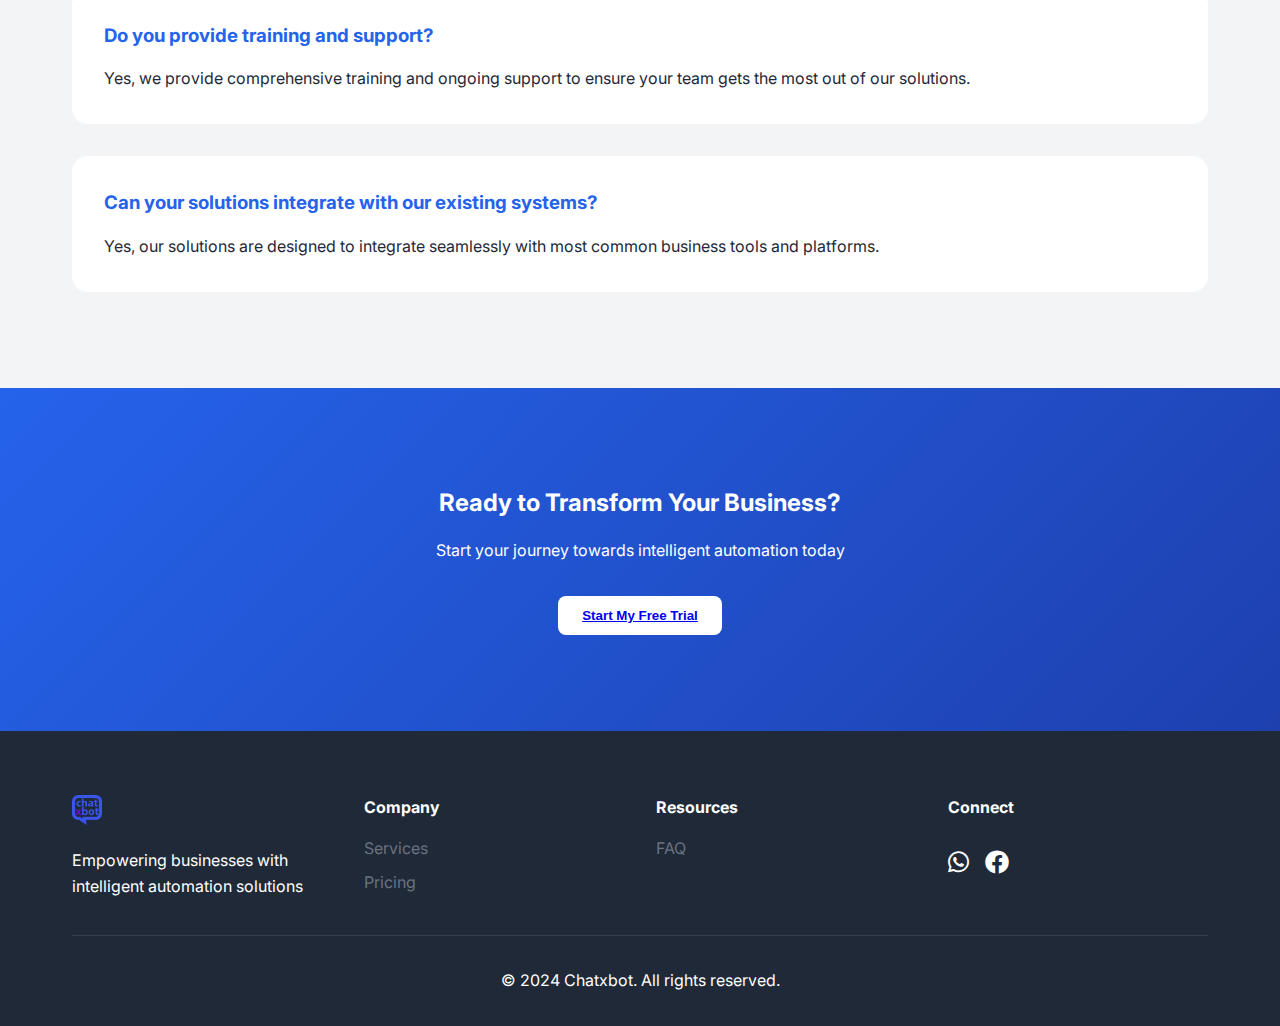
==== commit eb1e2b62: "cta" ====
--- a/index.html
+++ b/index.html
@@ -24,7 +24,7 @@
                     <button onclick="changeLanguage('en')" class="lang-btn" data-lang="en">EN</button>
                     <button onclick="changeLanguage('es')" class="lang-btn" data-lang="es">ES</button>
                 </div>
-                <button class="cta-button" data-en="Get Started" data-es="Comenzar">Get Started</button>
+                <button class="cta-button"><a href="https://wa.me/56929571878" target="_blank" data-en="Get Started" data-es="Comenzar">Get Started</a></button>
             </div>
         </div>
     </nav>
@@ -41,9 +41,7 @@
                data-es="Potencia tu equipo con chatbots inteligentes y flujos de trabajo optimizados">
                 Empower your team with intelligent chatbots and streamlined workflows designed for modern enterprises
             </p>
-            <button class="cta-button" data-en="Start My Free Trial" data-es="Comienza tu Prueba Gratuita">
-                Start My Free Trial
-            </button>
+            <button class="cta-button"><a href="https://wa.me/56929571878" target="_blank" data-en="Start My Free Trial" data-es="Comienza tu Prueba Gratuita">Start My Free Trial</a></button>
             <div class="social-proof">
                 <div class="metrics">
                     <div class="metric">
@@ -191,7 +189,7 @@
                             data-url-es="https://app.payku.cl/botonpago/index?idboton=28687&verif=f053867a"
                             data-url-en="https://buymeacoffee.com/chatxbot/membership"
                             data-en="Get Started" 
-                            data-es="Comenzar">Get Started</button>
+                            data-es="Comenzar"><a href="https://wa.me/56929571878" target="_blank" data-en="Get Started" data-es="Comenzar">Get Started</a></button>
                 </div>
                 <div class="pricing-card featured">
                     <h3 data-en="Professional Agent" data-es="Agente Profesional">Professional Agent</h3>
@@ -218,7 +216,7 @@
                             data-url-es="https://app.payku.cl/botonpago/index?idboton=28686&verif=89e72c34"
                             data-url-en="https://buymeacoffee.com/chatxbot/membership"
                             data-en="Get Started" 
-                            data-es="Comenzar">Get Started</button>
+                            data-es="Comenzar"><a href="https://wa.me/56929571878" target="_blank" data-en="Get Started" data-es="Comenzar">Get Started</a></button>
                 </div>
                 <div class="pricing-card">
                     <h3 data-en="Custom Solutions" data-es="Soluciones Personalizadas">Custom Solutions</h3>
@@ -239,7 +237,7 @@
                             Personalized support and ongoing development to fit your business goals
                         </li>
                     </ul>
-                    <button class="cta-button" data-en="Contact Us" data-es="Contáctanos">Contact Us</button>
+                    <div class="cta"><a href="https://wa.me/56929571878" target="_blank" class="cta-button" data-en="Contact Us" data-es="Contáctanos">Contact Us</a></div>
                 </div>
             </div>
         </div>
@@ -280,7 +278,7 @@
                 data-es="¿Listo para Transformar tu Negocio?">Ready to Transform Your Business?</h2>
             <p data-en="Start your journey towards intelligent automation today" 
                data-es="Comienza tu viaje hacia la automatización inteligente hoy">Start your journey towards intelligent automation today</p>
-            <button class="cta-button" data-en="Start My Free Trial" data-es="Comienza tu Prueba Gratuita">Start My Free Trial</button>
+            <button class="cta-button"><a href="https://wa.me/56929571878" target="_blank" data-en="Start My Free Trial" data-es="Comienza tu Prueba Gratuita">Start My Free Trial</a></button>
         </div>
     </section>
 
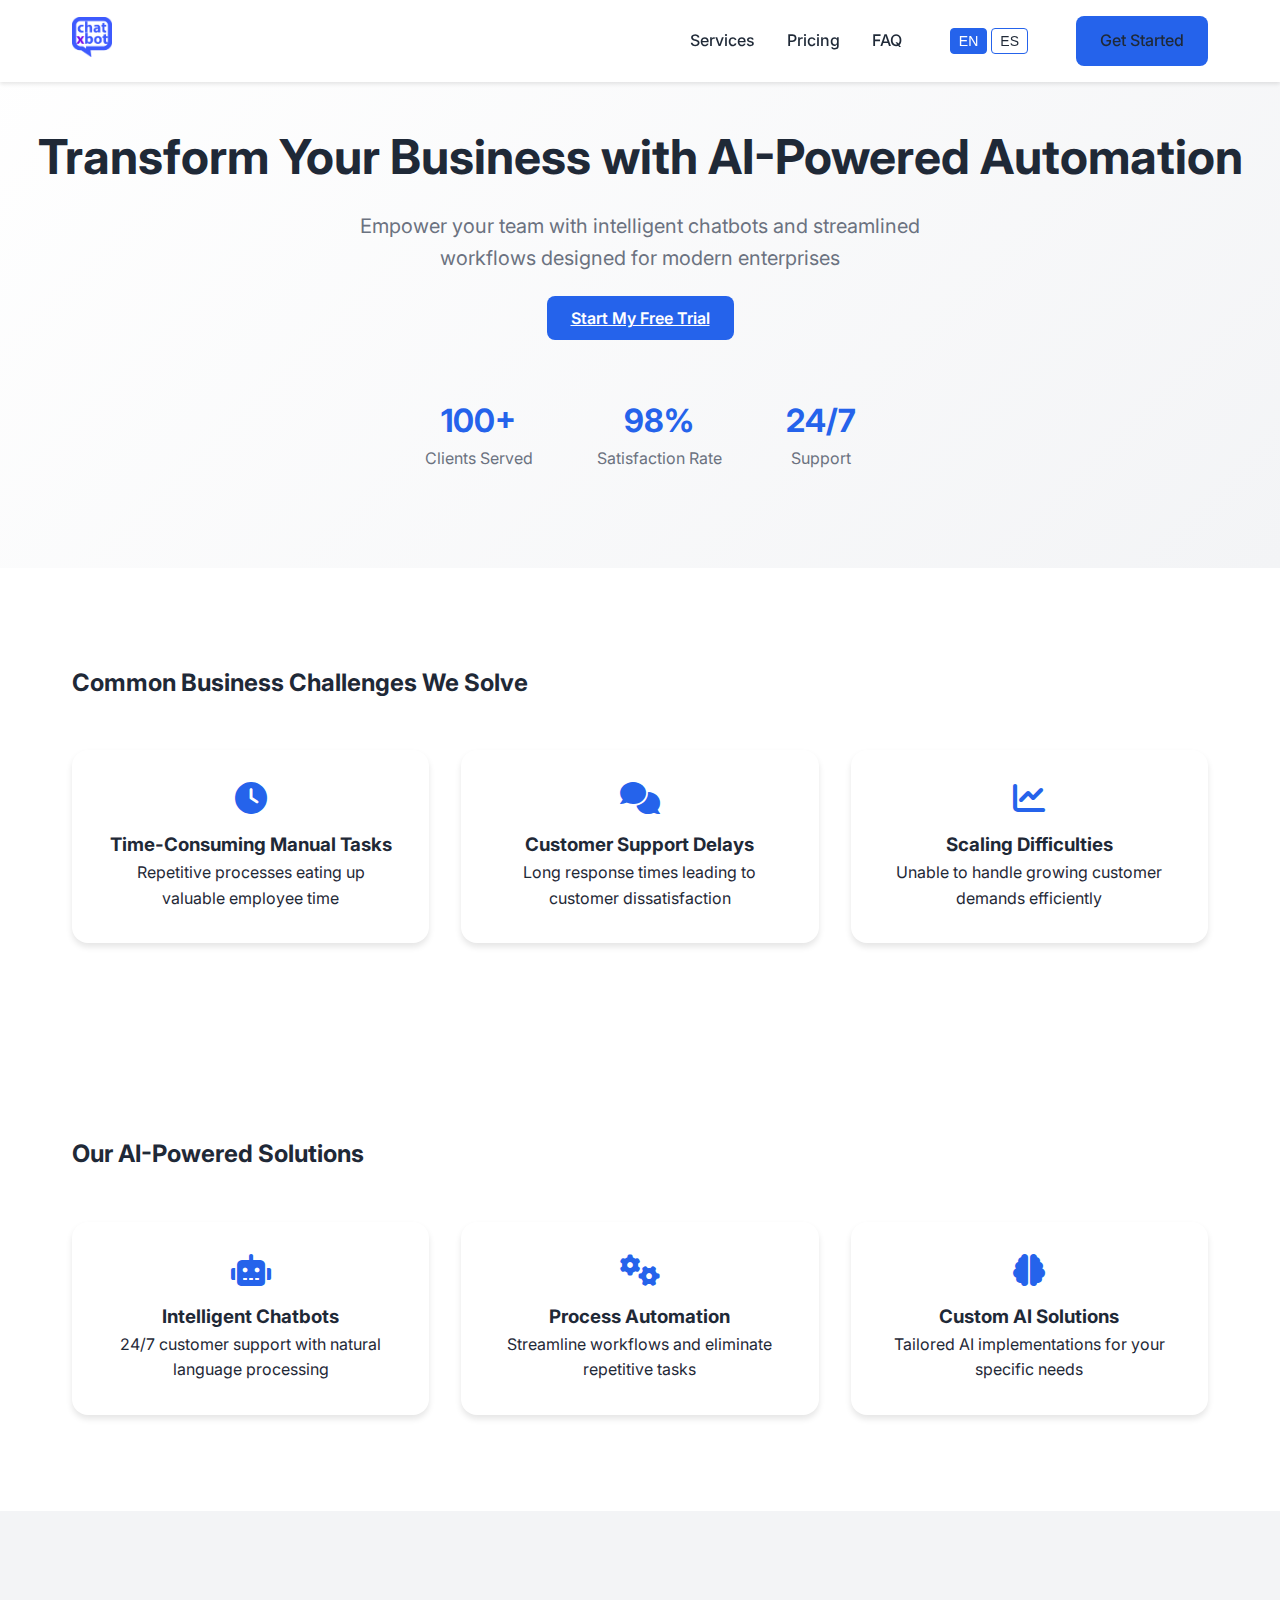
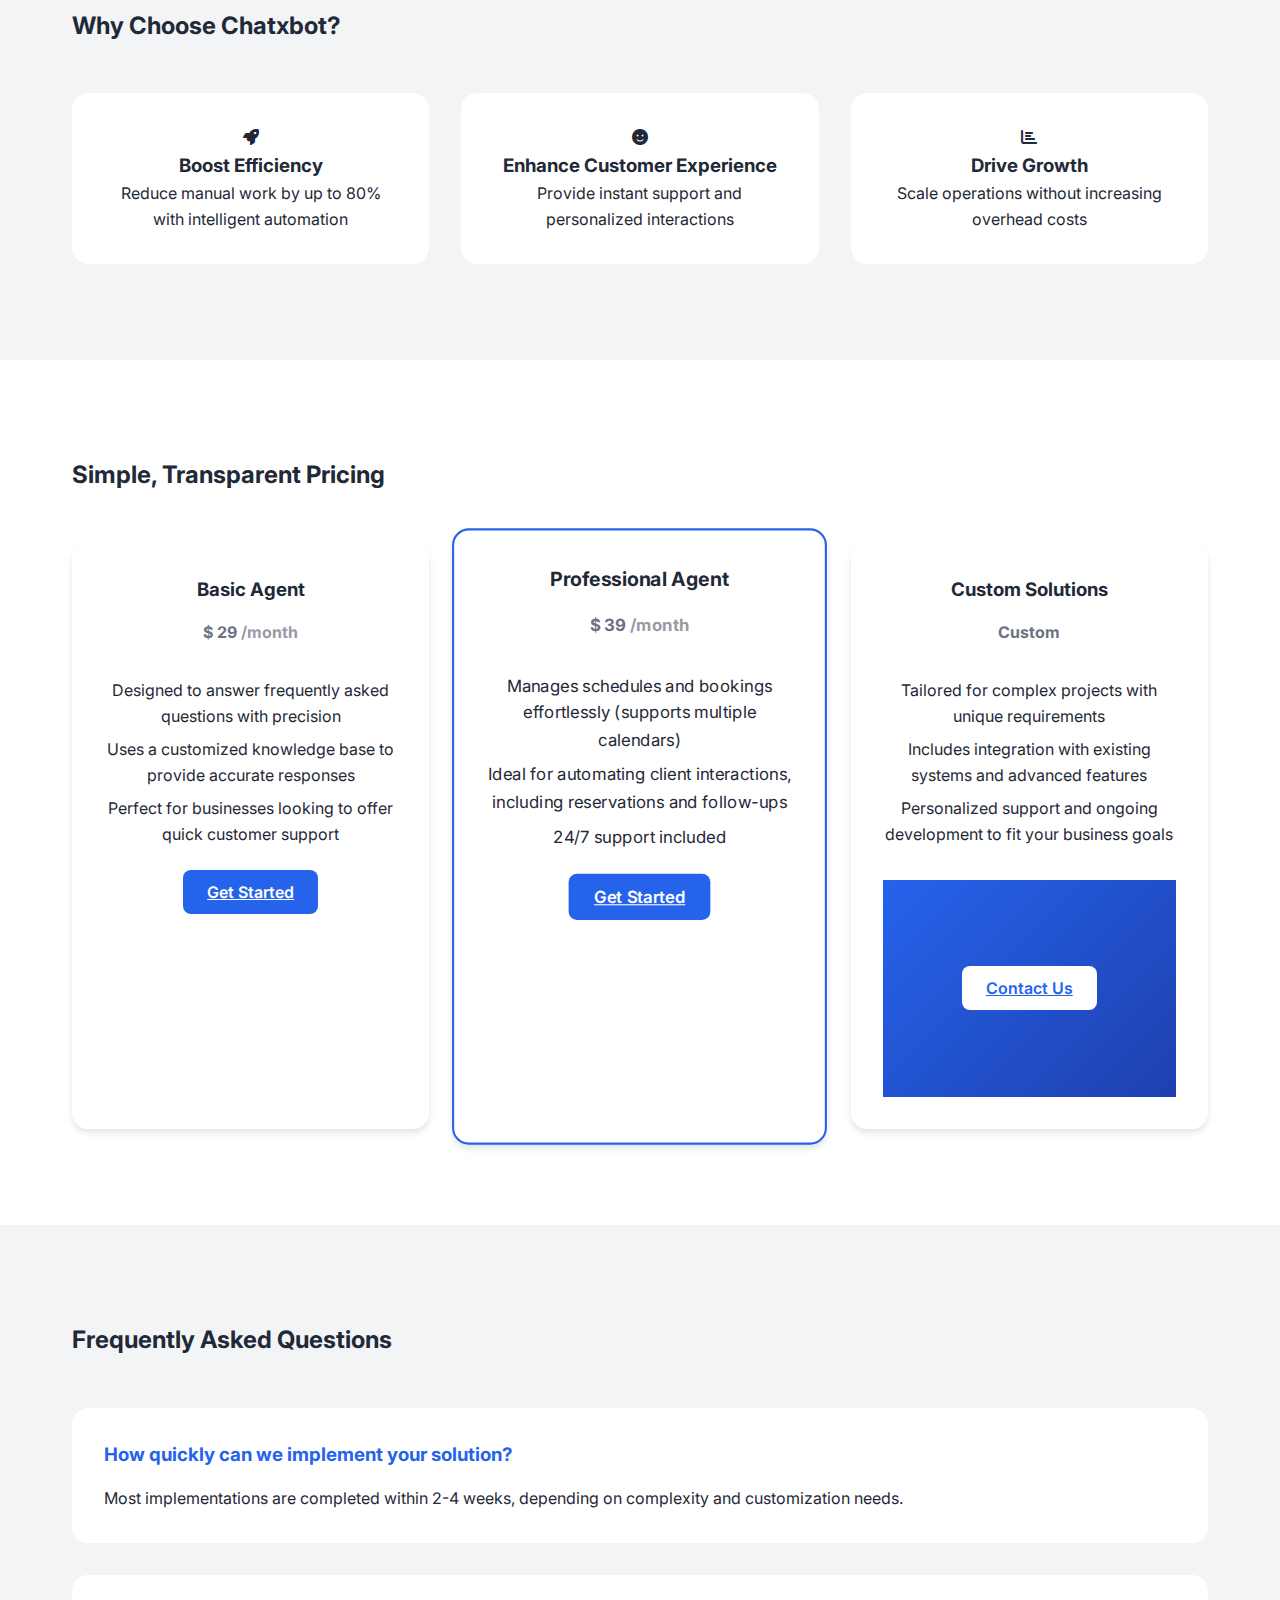
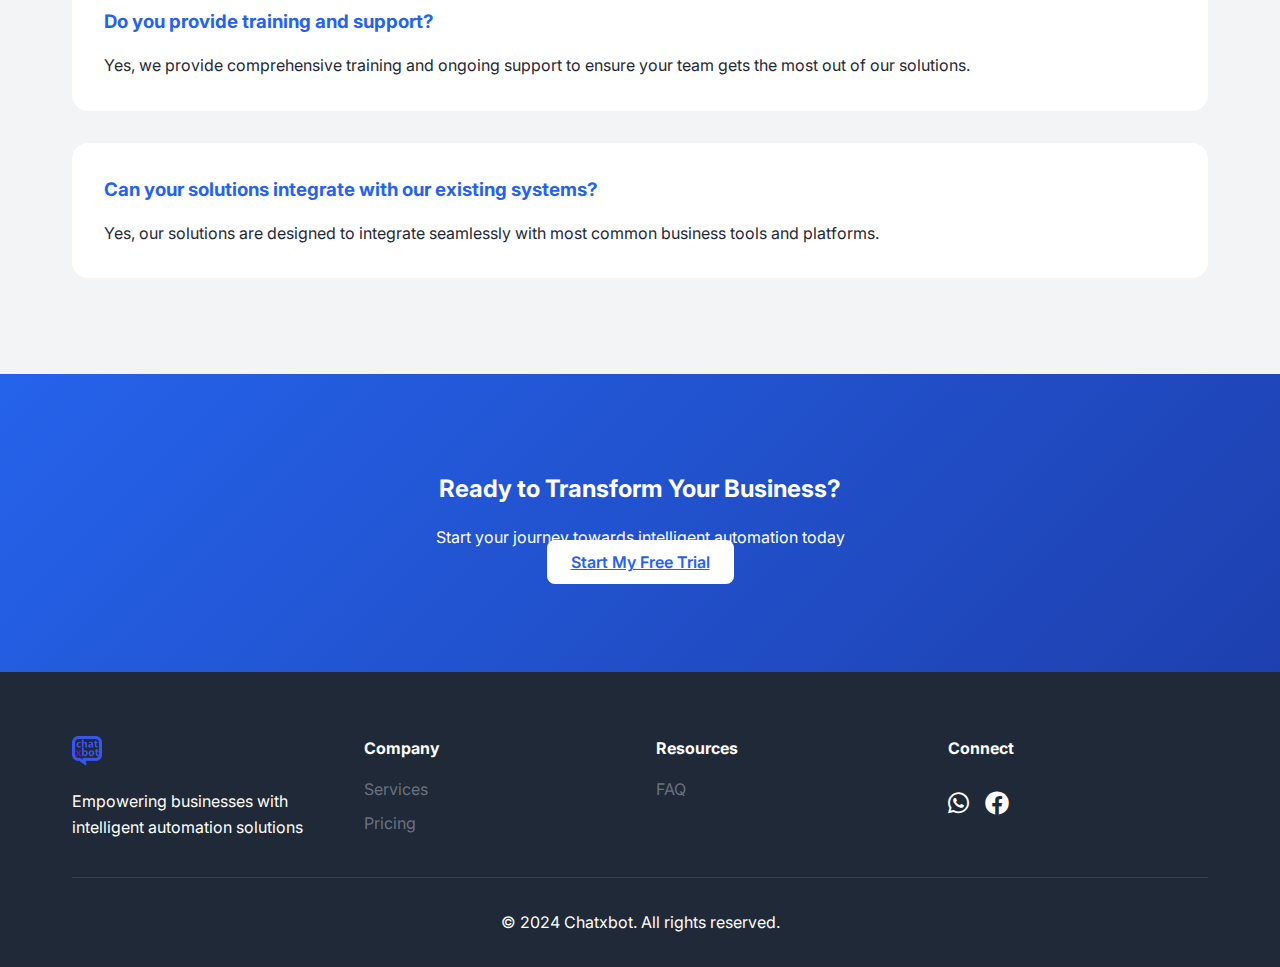
==== commit faa10e06: "cta2" ====
--- a/index.html
+++ b/index.html
@@ -24,7 +24,7 @@
                     <button onclick="changeLanguage('en')" class="lang-btn" data-lang="en">EN</button>
                     <button onclick="changeLanguage('es')" class="lang-btn" data-lang="es">ES</button>
                 </div>
-                <button class="cta-button"><a href="https://wa.me/56929571878" target="_blank" data-en="Get Started" data-es="Comenzar">Get Started</a></button>
+                <a href="https://wa.me/56929571878" target="_blank" class="cta-button" data-en="Get Started" data-es="Comenzar">Get Started</a>
             </div>
         </div>
     </nav>
@@ -41,7 +41,7 @@
                data-es="Potencia tu equipo con chatbots inteligentes y flujos de trabajo optimizados">
                 Empower your team with intelligent chatbots and streamlined workflows designed for modern enterprises
             </p>
-            <button class="cta-button"><a href="https://wa.me/56929571878" target="_blank" data-en="Start My Free Trial" data-es="Comienza tu Prueba Gratuita">Start My Free Trial</a></button>
+            <a href="https://wa.me/56929571878" target="_blank" class="cta-button" data-en="Start My Free Trial" data-es="Comienza tu Prueba Gratuita">Start My Free Trial</a>
             <div class="social-proof">
                 <div class="metrics">
                     <div class="metric">
@@ -185,11 +185,11 @@
                             Perfect for businesses looking to offer quick customer support
                         </li>
                     </ul>
-                    <button class="cta-button payment-btn" 
-                            data-url-es="https://app.payku.cl/botonpago/index?idboton=28687&verif=f053867a"
-                            data-url-en="https://buymeacoffee.com/chatxbot/membership"
-                            data-en="Get Started" 
-                            data-es="Comenzar"><a href="https://wa.me/56929571878" target="_blank" data-en="Get Started" data-es="Comenzar">Get Started</a></button>
+                    <a href="https://wa.me/56929571878" target="_blank" class="cta-button payment-btn" 
+                       data-url-es="https://app.payku.cl/botonpago/index?idboton=28687&verif=f053867a"
+                       data-url-en="https://buymeacoffee.com/chatxbot/membership"
+                       data-en="Get Started" 
+                       data-es="Comenzar">Get Started</a>
                 </div>
                 <div class="pricing-card featured">
                     <h3 data-en="Professional Agent" data-es="Agente Profesional">Professional Agent</h3>
@@ -212,11 +212,11 @@
                             24/7 support included
                         </li>
                     </ul>
-                    <button class="cta-button payment-btn"
-                            data-url-es="https://app.payku.cl/botonpago/index?idboton=28686&verif=89e72c34"
-                            data-url-en="https://buymeacoffee.com/chatxbot/membership"
-                            data-en="Get Started" 
-                            data-es="Comenzar"><a href="https://wa.me/56929571878" target="_blank" data-en="Get Started" data-es="Comenzar">Get Started</a></button>
+                    <a href="https://wa.me/56929571878" target="_blank" class="cta-button payment-btn"
+                       data-url-es="https://app.payku.cl/botonpago/index?idboton=28686&verif=89e72c34"
+                       data-url-en="https://buymeacoffee.com/chatxbot/membership"
+                       data-en="Get Started" 
+                       data-es="Comenzar">Get Started</a>
                 </div>
                 <div class="pricing-card">
                     <h3 data-en="Custom Solutions" data-es="Soluciones Personalizadas">Custom Solutions</h3>
@@ -237,7 +237,9 @@
                             Personalized support and ongoing development to fit your business goals
                         </li>
                     </ul>
-                    <div class="cta"><a href="https://wa.me/56929571878" target="_blank" class="cta-button" data-en="Contact Us" data-es="Contáctanos">Contact Us</a></div>
+                    <div class="cta">
+                        <a href="https://wa.me/56929571878" target="_blank" class="cta-button" data-en="Contact Us" data-es="Contáctanos">Contact Us</a>
+                    </div>
                 </div>
             </div>
         </div>
@@ -278,7 +280,7 @@
                 data-es="¿Listo para Transformar tu Negocio?">Ready to Transform Your Business?</h2>
             <p data-en="Start your journey towards intelligent automation today" 
                data-es="Comienza tu viaje hacia la automatización inteligente hoy">Start your journey towards intelligent automation today</p>
-            <button class="cta-button"><a href="https://wa.me/56929571878" target="_blank" data-en="Start My Free Trial" data-es="Comienza tu Prueba Gratuita">Start My Free Trial</a></button>
+            <a href="https://wa.me/56929571878" target="_blank" class="cta-button" data-en="Start My Free Trial" data-es="Comienza tu Prueba Gratuita">Start My Free Trial</a>
         </div>
     </section>
 
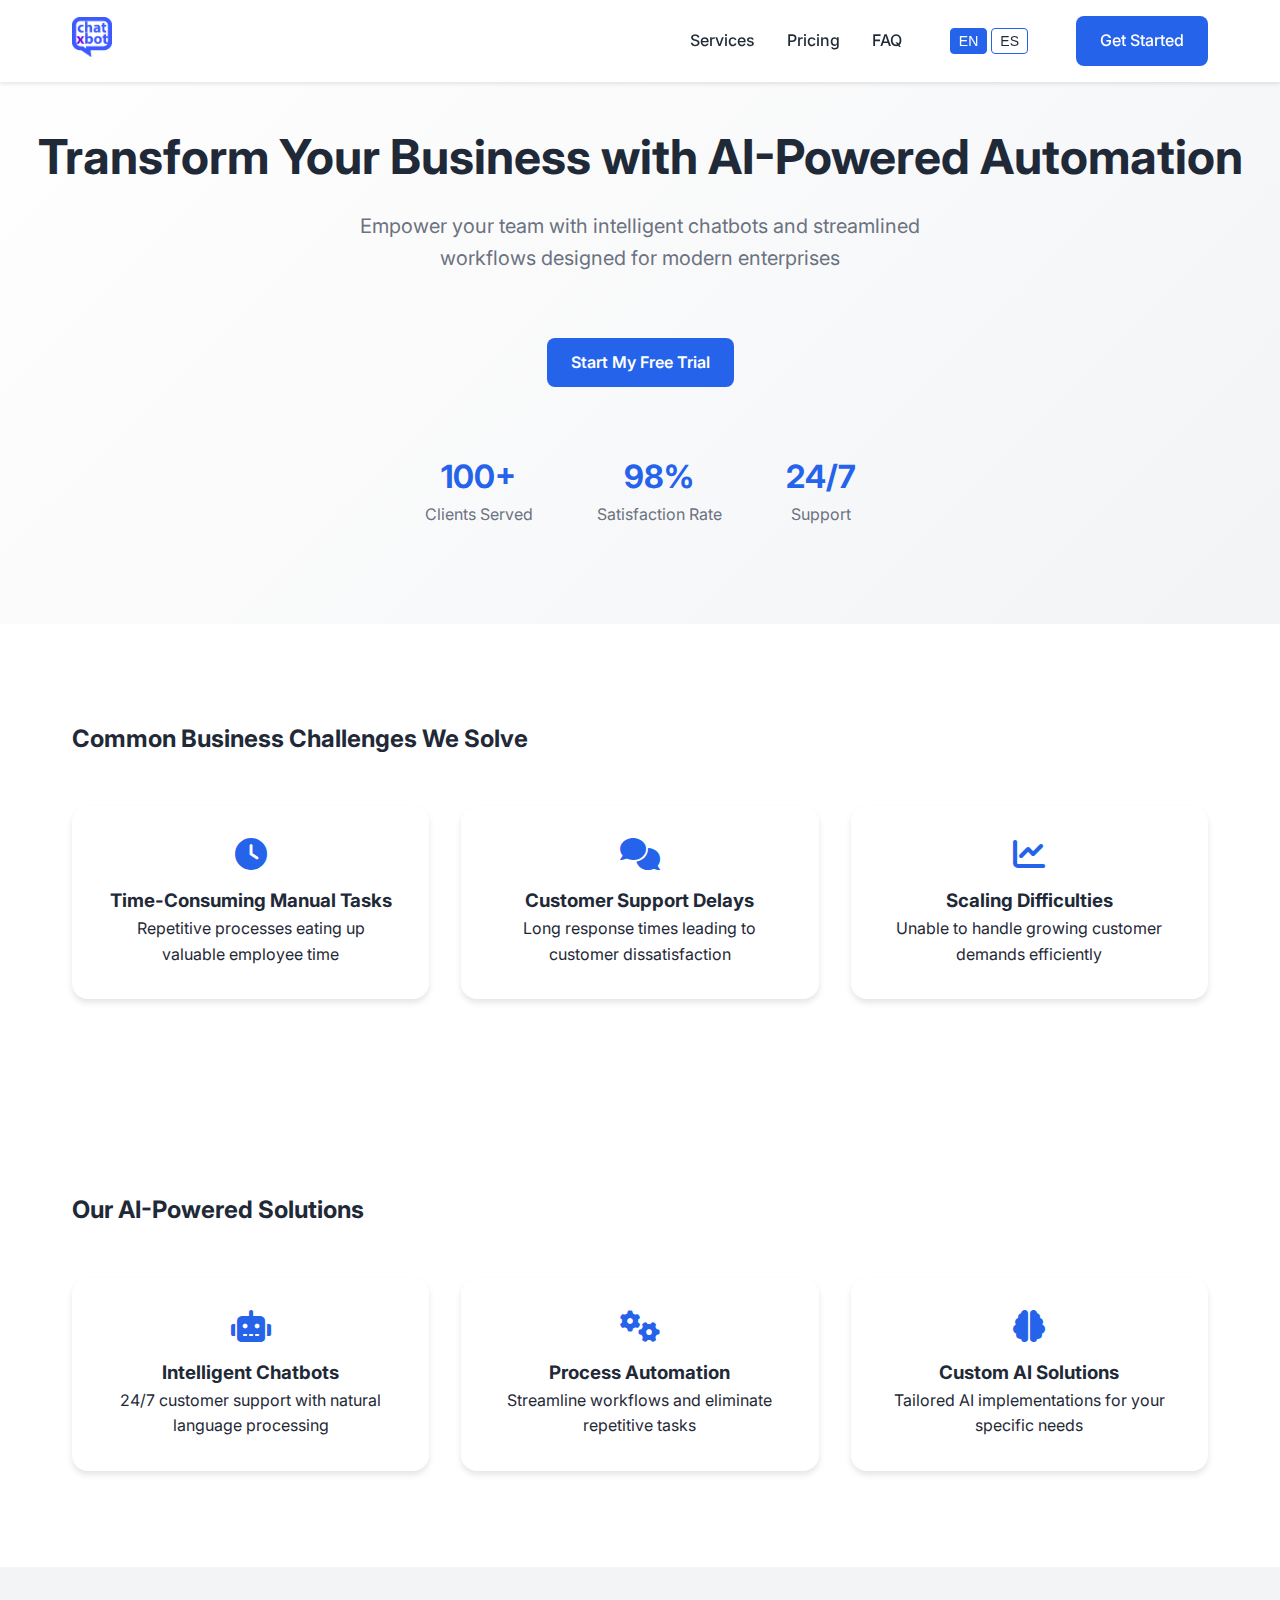
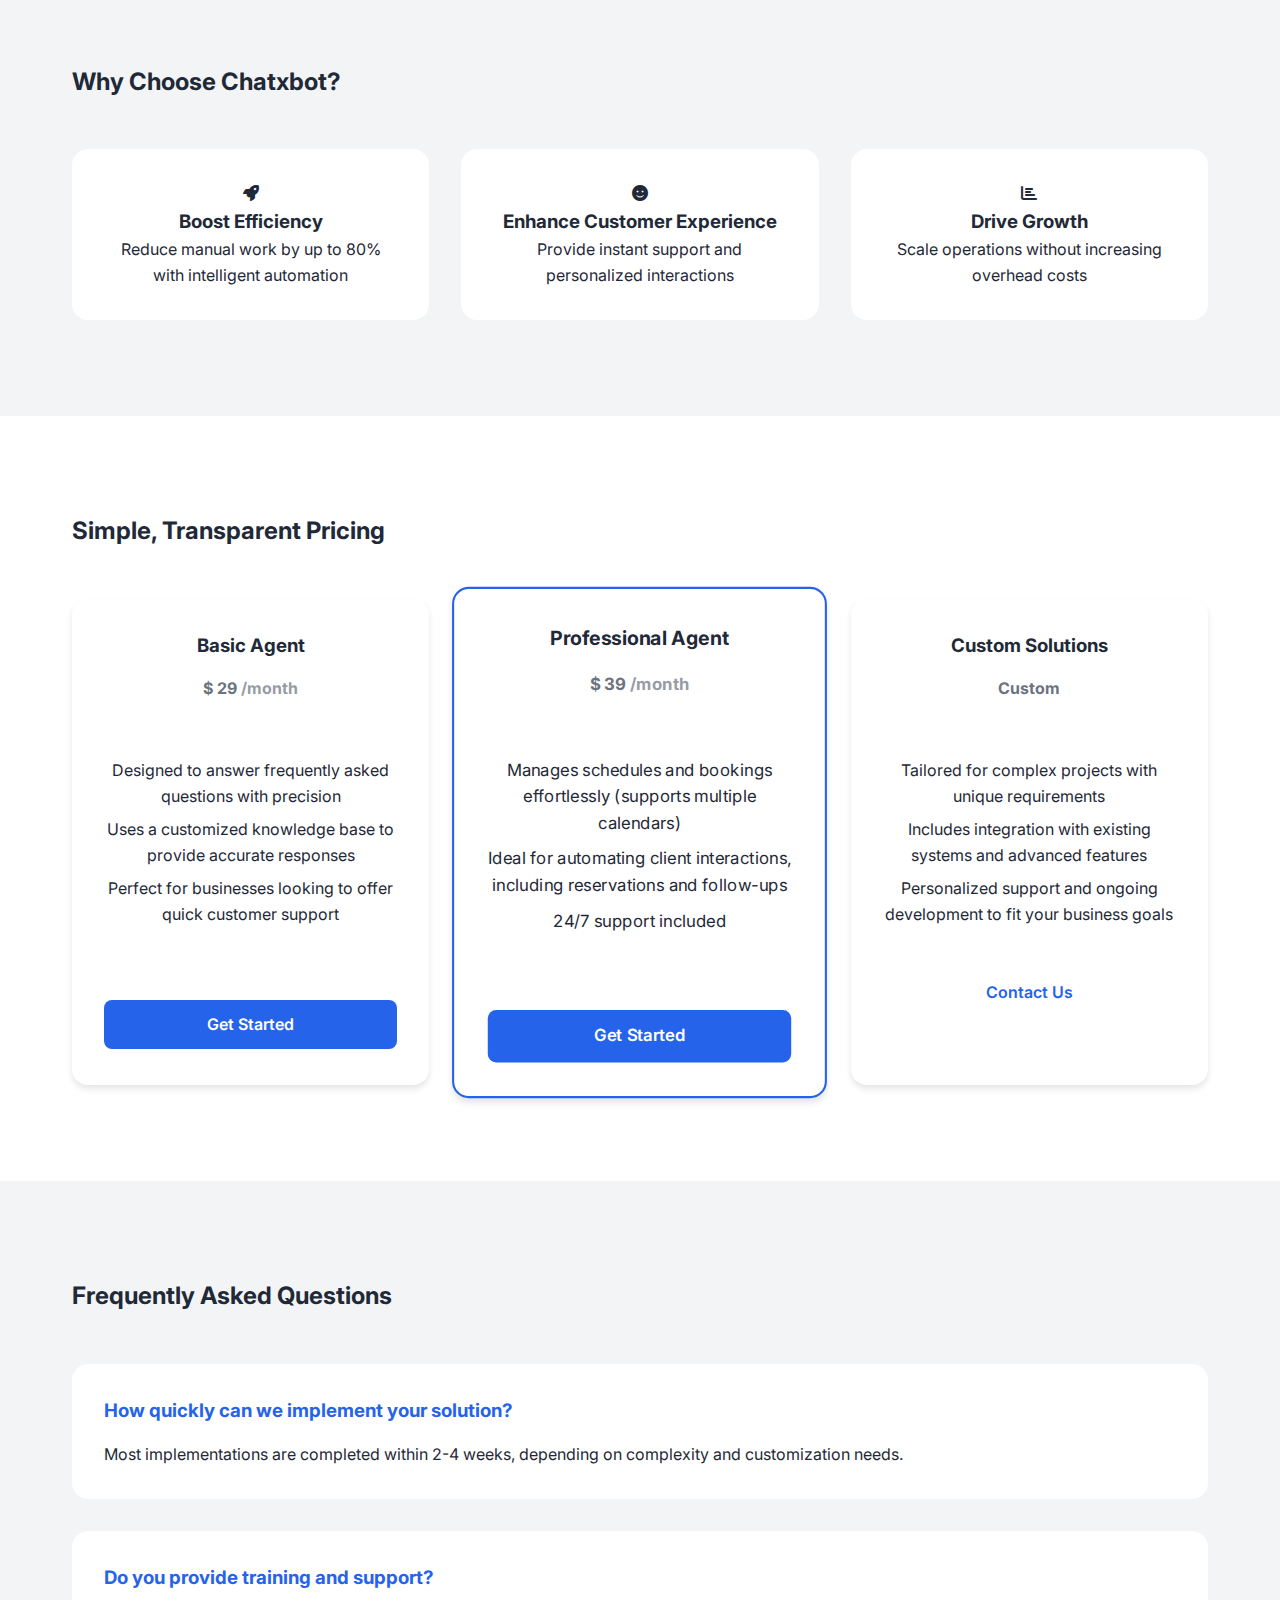
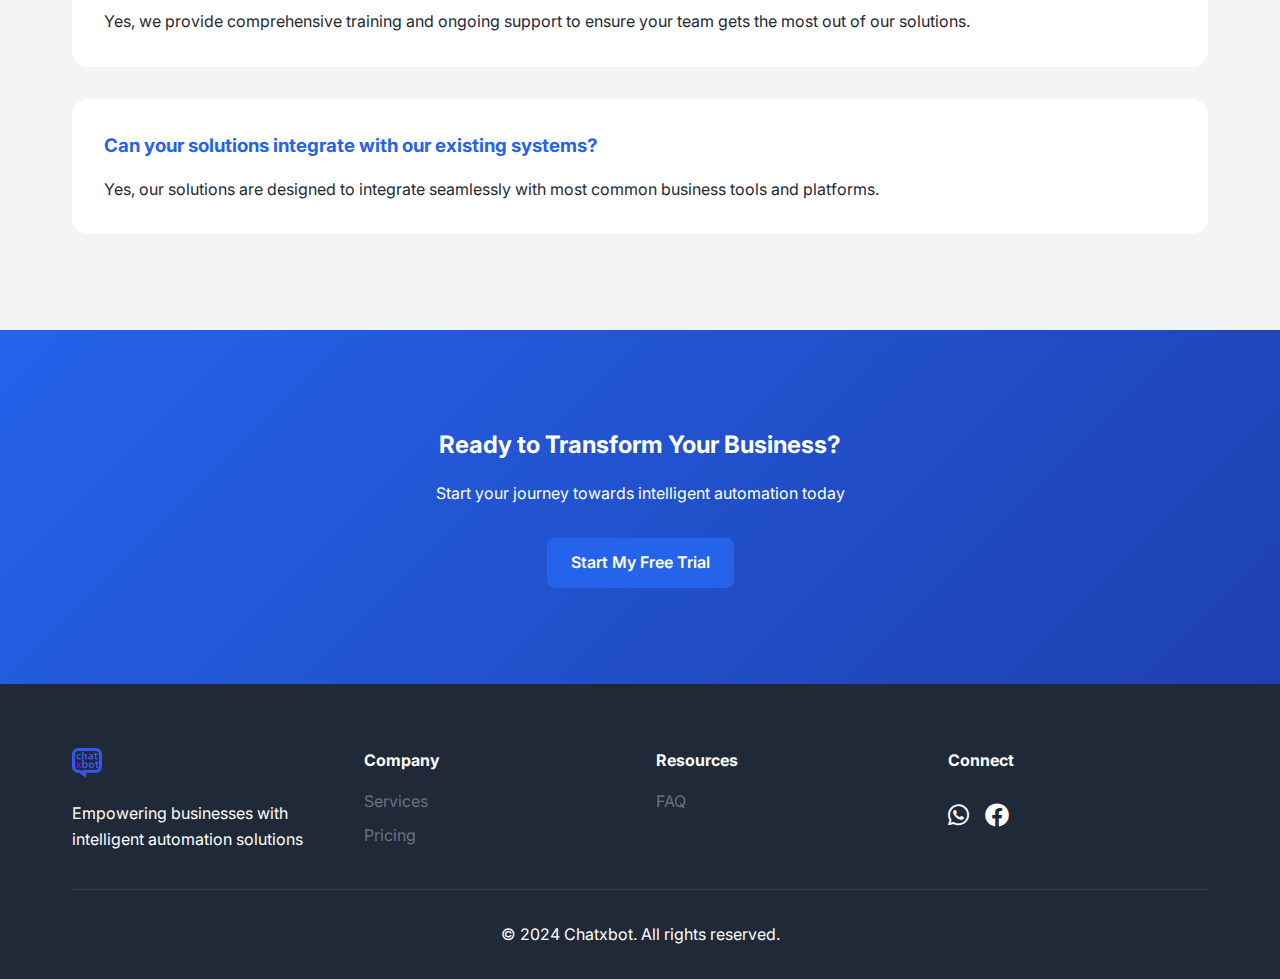
==== commit ecbdec8d: "colors" ====
--- a/index.html
+++ b/index.html
@@ -185,7 +185,7 @@
                             Perfect for businesses looking to offer quick customer support
                         </li>
                     </ul>
-                    <a href="https://wa.me/56929571878" target="_blank" class="cta-button payment-btn" 
+                    <a class="cta-button payment-btn" 
                        data-url-es="https://app.payku.cl/botonpago/index?idboton=28687&verif=f053867a"
                        data-url-en="https://buymeacoffee.com/chatxbot/membership"
                        data-en="Get Started" 
@@ -212,7 +212,7 @@
                             24/7 support included
                         </li>
                     </ul>
-                    <a href="https://wa.me/56929571878" target="_blank" class="cta-button payment-btn"
+                    <a class="cta-button payment-btn"
                        data-url-es="https://app.payku.cl/botonpago/index?idboton=28686&verif=89e72c34"
                        data-url-en="https://buymeacoffee.com/chatxbot/membership"
                        data-en="Get Started" 
@@ -237,9 +237,11 @@
                             Personalized support and ongoing development to fit your business goals
                         </li>
                     </ul>
-                    <div class="cta">
-                        <a href="https://wa.me/56929571878" target="_blank" class="cta-button" data-en="Contact Us" data-es="Contáctanos">Contact Us</a>
-                    </div>
+                    <a class="cta-button payment-btn"
+                       data-url-es="https://wa.me/56929571878"
+                       data-url-en="https://wa.me/56929571878"
+                       data-en="Contact Us" 
+                       data-es="Contáctanos">Contact Us</a>
                 </div>
             </div>
         </div>
@@ -280,7 +282,7 @@
                 data-es="¿Listo para Transformar tu Negocio?">Ready to Transform Your Business?</h2>
             <p data-en="Start your journey towards intelligent automation today" 
                data-es="Comienza tu viaje hacia la automatización inteligente hoy">Start your journey towards intelligent automation today</p>
-            <a href="https://wa.me/56929571878" target="_blank" class="cta-button" data-en="Start My Free Trial" data-es="Comienza tu Prueba Gratuita">Start My Free Trial</a>
+            <a href="https://wa.me/56929571878" target="_blank" class="cta-button" style="background-color: #2563eb;" data-en="Start My Free Trial" data-es="Comienza tu Prueba Gratuita">Start My Free Trial</a>
         </div>
     </section>
 
--- a/styles.css
+++ b/styles.css
@@ -69,18 +69,27 @@
 
 /* Buttons */
 .cta-button {
+    display: inline-block;
     background: var(--primary-color);
-    color: white;
+    color: white !important;
     padding: 0.75rem 1.5rem;
     border: none;
     border-radius: 0.5rem;
     font-weight: 600;
     cursor: pointer;
     transition: background-color 0.3s ease;
+    text-decoration: none;
+    margin-top: 2rem;
 }
 
 .cta-button:hover {
     background: var(--secondary-color);
+    color: white !important;
+    text-decoration: none;
+}
+
+.nav-links .cta-button {
+    margin-top: 0;
 }
 
 /* Hero Section */
@@ -106,6 +115,19 @@
     margin-right: auto;
 }
 
+.hero .cta-button {
+    display: inline-block;
+    background: var(--primary-color);
+    color: white !important;
+    text-decoration: none;
+    margin-top: 2rem;
+}
+
+.hero .cta-button:hover {
+    background: var(--secondary-color);
+    color: white !important;
+}
+
 .social-proof {
     margin-top: 4rem;
 }
@@ -197,6 +219,8 @@
     border-radius: 1rem;
     box-shadow: 0 4px 6px rgba(0,0,0,0.1);
     text-align: center;
+    display: flex;
+    flex-direction: column;
 }
 
 .pricing-card.featured {
@@ -223,6 +247,48 @@
 
 .pricing-card ul li {
     margin: 0.5rem 0;
+}
+
+.pricing-card .cta {
+    margin-top: auto;
+    padding: 0;
+}
+
+.pricing-card .cta-button {
+    margin-top: 2rem;
+    background: var(--primary-color);
+    color: white !important;
+}
+
+.pricing-card .cta-button:hover {
+    background: var(--secondary-color);
+}
+
+.pricing-card:last-child .cta {
+    background: var(--primary-color);
+    margin: 2rem -2rem -2rem -2rem;
+    padding: 2rem;
+    border-radius: 0 0 1rem 1rem;
+}
+
+.pricing-card:last-child .cta-button {
+    background: white;
+    color: var(--primary-color) !important;
+    margin-top: 0;
+}
+
+.pricing-card:last-child .cta-button:hover {
+    background: var(--light-background);
+}
+
+.pricing-card:last-child {
+    background: var(--background);
+    color: var(--text-color);
+}
+
+.pricing-card:last-child .price,
+.pricing-card:last-child h3 {
+    color: var(--text-color);
 }
 
 /* Price formatting */
